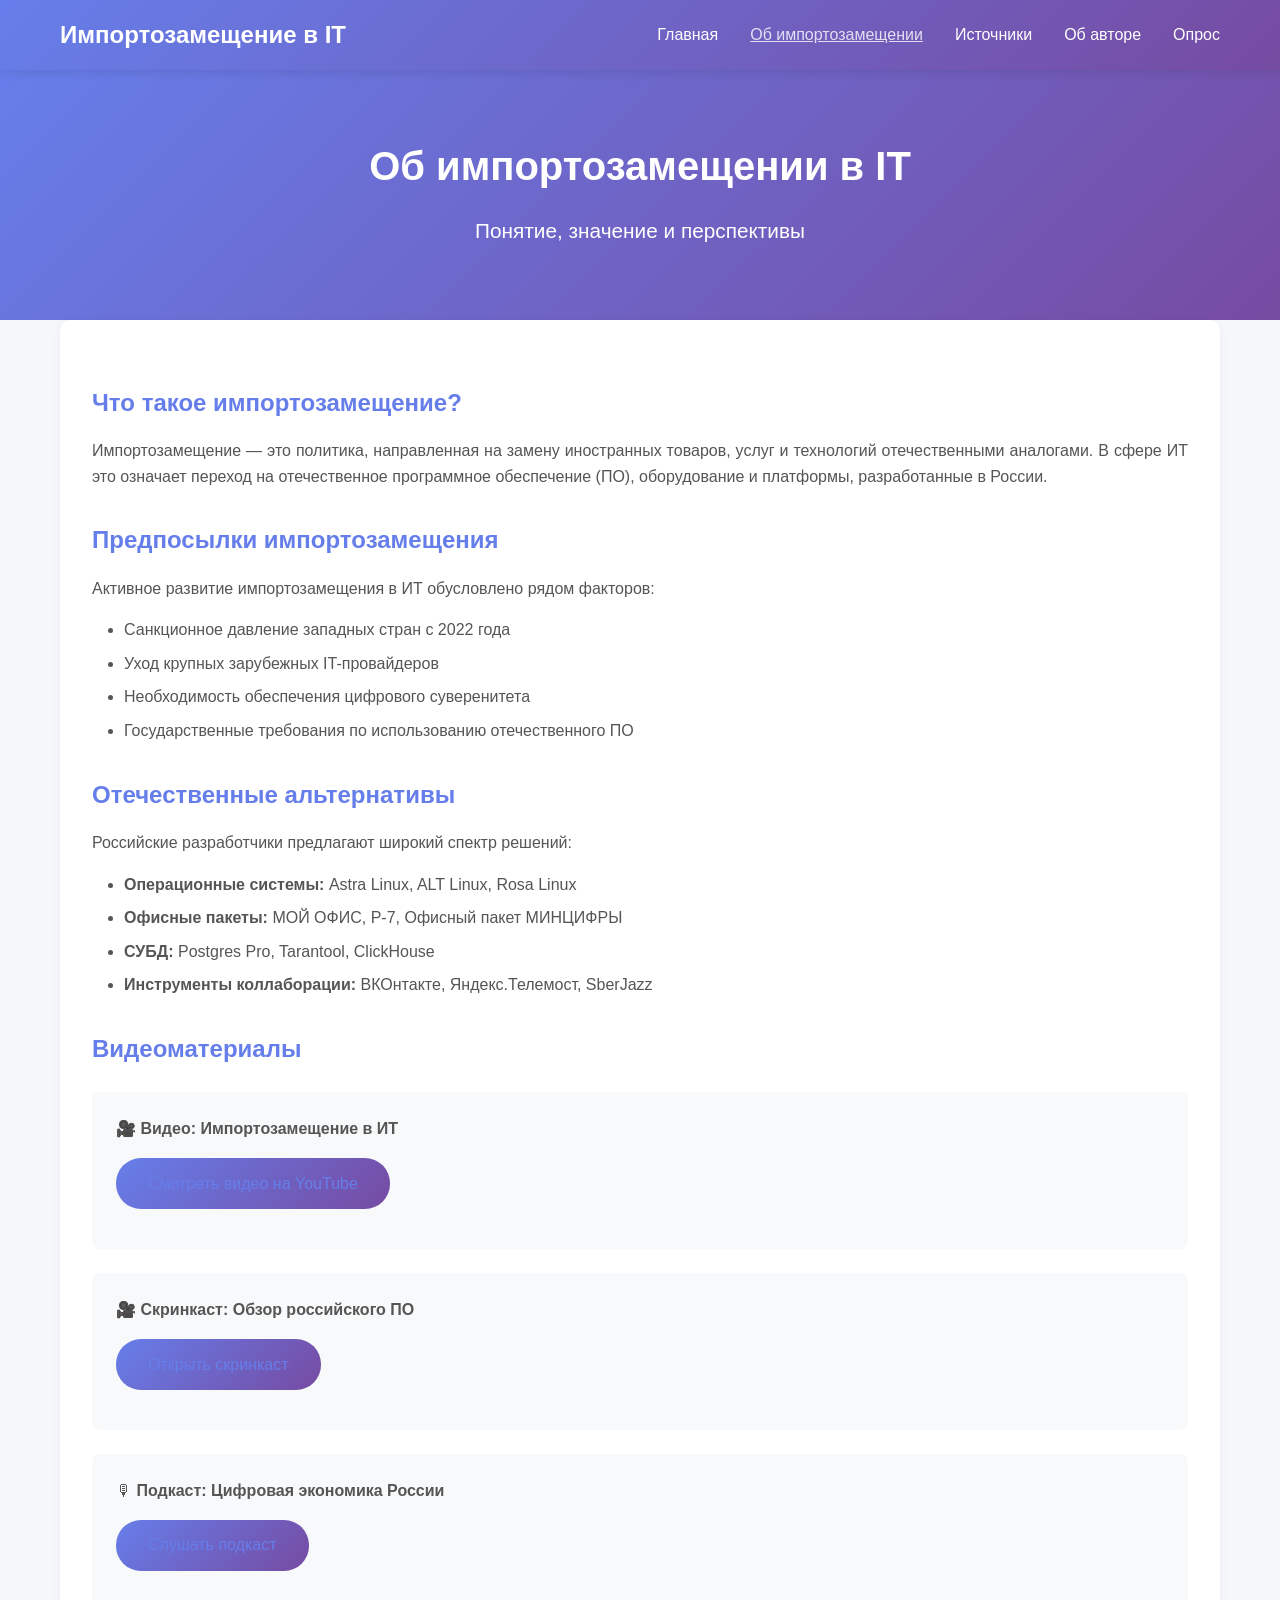
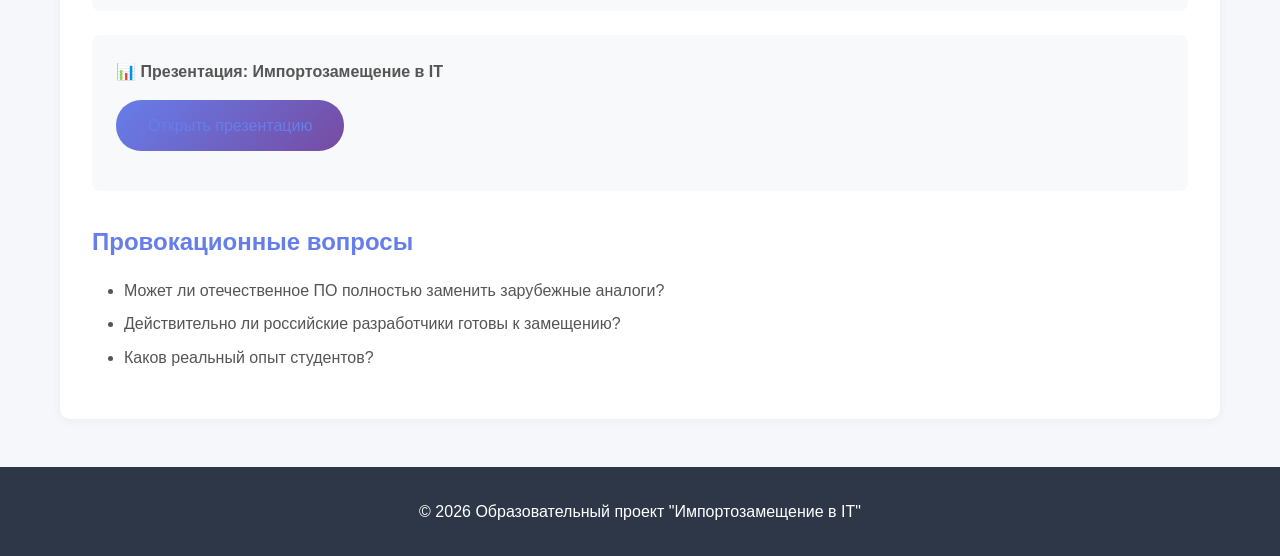
==== content.html @ 006d0e6c "Create content.html" ====
<!DOCTYPE html>
<html lang="ru">
<head>
    <meta charset="UTF-8">
    <meta name="viewport" content="width=device-width, initial-scale=1.0">
    <title>Об импортозамещении - Импортозамещение в IT</title>
    <link rel="stylesheet" href="style.css">
</head>
<body>
    <nav class="navbar">
        <div class="container">
            <h1 class="logo">Импортозамещение в IT</h1>
            <ul class="nav-links">
                <li><a href="index.html">Главная</a></li>
                <li><a href="content.html" class="active">Об импортозамещении</a></li>
                <li><a href="sources.html">Источники</a></li>
                <li><a href="author.html">Об авторе</a></li>
                <li><a href="survey.html">Опрос</a></li>
            </ul>
        </div>
    </nav>

    <header class="hero">
        <div class="container">
            <h2>Об импортозамещении в IT</h2>
            <p class="subtitle">Понятие, значение и перспективы</p>
        </div>
    </header>

    <main class="container">
        <div class="content-page">
            <h3>Что такое импортозамещение?</h3>
            <p>Импортозамещение &mdash; это политика, направленная на замену иностранных товаров, услуг и технологий отечественными аналогами. В сфере ИТ это означает переход на отечественное программное обеспечение (ПО), оборудование и платформы, разработанные в России.</p>

            <h3>Предпосылки импортозамещения</h3>
            <p>Активное развитие импортозамещения в ИТ обусловлено рядом факторов:</p>
            <ul>
                <li>Санкционное давление западных стран с 2022 года</li>
                <li>Уход крупных зарубежных IT-провайдеров</li>
                <li>Необходимость обеспечения цифрового суверенитета</li>
                <li>Государственные требования по использованию отечественного ПО</li>
            </ul>

            <h3>Отечественные альтернативы</h3>
            <p>Российские разработчики предлагают широкий спектр решений:</p>
            <ul>
                <li><strong>Операционные системы:</strong> Astra Linux, ALT Linux, Rosa Linux</li>
                <li><strong>Офисные пакеты:</strong> МОЙ ОФИС, Р-7, Офисный пакет МИНЦИФРЫ</li>
                <li><strong>СУБД:</strong> Postgres Pro, Tarantool, ClickHouse</li>
                <li><strong>Инструменты коллаборации:</strong> ВКОнтакте, Яндекс.Телемост, SberJazz</li>
            </ul>

            <h3>Видеоматериалы</h3>
            <div class="media-section">
                <p>&#127909; <strong>Видео: Импортозамещение в ИТ</strong></p>
                <p><a href="https://www.youtube.com/watch?v=dQw4w9WgXcQ" target="_blank" class="btn">Смотреть видео на YouTube</a></p>
            </div>

            <div class="media-section">
                <p>&#127909; <strong>Скринкаст: Обзор российского ПО</strong></p>
                <p><a href="https://rutube.ru/" target="_blank" class="btn">Открыть скринкаст</a></p>
            </div>

            <div class="media-section">
                <p>&#127897; <strong>Подкаст: Цифровая экономика России</strong></p>
                <p><a href="https://music.yandex.ru/" target="_blank" class="btn">Слушать подкаст</a></p>
            </div>

            <div class="media-section">
                <p>&#128202; <strong>Презентация: Импортозамещение в IT</strong></p>
                <p><a href="https://docs.google.com/presentation" target="_blank" class="btn">Открыть презентацию</a></p>
            </div>

            <h3>Провокационные вопросы</h3>
            <ul>
                <li>Может ли отечественное ПО полностью заменить зарубежные аналоги?</li>
                <li>Действительно ли российские разработчики готовы к замещению?</li>
                <li>Каков реальный опыт студентов?</li>
            </ul>
        </div>
    </main>

    <footer>
        <div class="container">
            <p>&copy; 2026 Образовательный проект "Импортозамещение в IT"</p>
        </div>
    </footer>
</body>
</html>
---- style.css ----
* {
    margin: 0;
    padding: 0;
    box-sizing: border-box;
}

body {
    font-family: -apple-system, BlinkMacSystemFont, 'Segoe UI', Roboto, Oxygen, Ubuntu, Cantarell, sans-serif;
    line-height: 1.6;
    color: #333;
    background-color: #f5f7fa;
}

.container {
    max-width: 1200px;
    margin: 0 auto;
    padding: 0 20px;
}

/* Навигация */
.navbar {
    background: linear-gradient(135deg, #667eea 0%, #764ba2 100%);
    padding: 1rem 0;
    box-shadow: 0 2px 10px rgba(0,0,0,0.1);
    position: sticky;
    top: 0;
    z-index: 1000;
}

.navbar .container {
    display: flex;
    justify-content: space-between;
    align-items: center;
}

.logo {
    color: white;
    font-size: 1.5rem;
    font-weight: 700;
}

.nav-links {
    display: flex;
    list-style: none;
    gap: 2rem;
}

.nav-links a {
    color: white;
    text-decoration: none;
    font-weight: 500;
    transition: opacity 0.3s;
}

.nav-links a:hover,
.nav-links a.active {
    opacity: 0.8;
    text-decoration: underline;
}

/* Герой секция */
.hero {
    background: linear-gradient(135deg, #667eea 0%, #764ba2 100%);
    color: white;
    padding: 4rem 0;
    text-align: center;
}

.hero h2 {
    font-size: 2.5rem;
    margin-bottom: 1rem;
}

.subtitle {
    font-size: 1.3rem;
    margin-bottom: 0.5rem;
}

.note {
    font-size: 0.9rem;
    opacity: 0.9;
    font-style: italic;
}

/* Основной контент */
main {
    padding: 3rem 0;
}

.intro-section {
    background: white;
    padding: 2rem;
    border-radius: 10px;
    margin-bottom: 2rem;
    box-shadow: 0 2px 10px rgba(0,0,0,0.05);
}

.intro-section h3 {
    color: #667eea;
    margin-bottom: 1rem;
    font-size: 1.8rem;
}

.feature-list {
    margin-left: 2rem;
    margin-top: 1rem;
}

.feature-list li {
    margin-bottom: 0.5rem;
    color: #555;
}

/* Карточки */
.content-cards {
    display: grid;
    grid-template-columns: repeat(auto-fit, minmax(300px, 1fr));
    gap: 2rem;
    margin-top: 2rem;
}

.card {
    background: white;
    padding: 2rem;
    border-radius: 10px;
    box-shadow: 0 2px 10px rgba(0,0,0,0.05);
    transition: transform 0.3s, box-shadow 0.3s;
}

.card:hover {
    transform: translateY(-5px);
    box-shadow: 0 5px 20px rgba(0,0,0,0.1);
}

.card h4 {
    color: #667eea;
    margin-bottom: 1rem;
    font-size: 1.3rem;
}

.card p {
    color: #666;
    margin-bottom: 1.5rem;
}

.btn {
    display: inline-block;
    background: linear-gradient(135deg, #667eea 0%, #764ba2 100%);
    color: white;
    padding: 0.8rem 2rem;
    border-radius: 25px;
    text-decoration: none;
    transition: opacity 0.3s;
    font-weight: 500;
}

.btn:hover {
    opacity: 0.9;
}

/* Футер */
footer {
    background: #2d3748;
    color: white;
    padding: 2rem 0;
    text-align: center;
    margin-top: 3rem;
}

/* Контентная страница */
.content-page {
    background: white;
    padding: 2rem;
    border-radius: 10px;
    margin-bottom: 2rem;
    box-shadow: 0 2px 10px rgba(0,0,0,0.05);
}

.content-page h3 {
    color: #667eea;
    margin: 2rem 0 1rem;
    font-size: 1.5rem;
}

.content-page p {
    margin-bottom: 1rem;
    text-align: justify;
    color: #555;
}

.content-page ul {
    margin-left: 2rem;
    margin-bottom: 1rem;
}

.content-page li {
    margin-bottom: 0.5rem;
    color: #555;
}

/* Медиа */
.media-section {
    background: #f8f9fa;
    padding: 1.5rem;
    border-radius: 8px;
    margin: 1.5rem 0;
}

.media-section a {
    color: #667eea;
    font-weight: 500;
}

/* Источники */
.sources-list {
    list-style: none;
    margin-left: 0;
}

.sources-list li {
    background: #f8f9fa;
    padding: 1rem;
    margin-bottom: 1rem;
    border-radius: 5px;
    border-left: 4px solid #667eea;
}

/* Об авторе */
.author-card {
    display: flex;
    gap: 2rem;
    align-items: center;
    background: white;
    padding: 2rem;
    border-radius: 10px;
    box-shadow: 0 2px 10px rgba(0,0,0,0.05);
}

.author-logo {
    width: 150px;
    height: 150px;
    object-fit: contain;
}

.author-info h3 {
    color: #667eea;
    margin-bottom: 1rem;
}

.author-info p {
    color: #666;
    margin-bottom: 0.5rem;
}

/* Форма опроса */
.survey-container {
    background: white;
    padding: 2rem;
    border-radius: 10px;
    box-shadow: 0 2px 10px rgba(0,0,0,0.05);
    text-align: center;
}

.survey-container iframe {
    width: 100%;
    min-height: 800px;
    border: none;
    border-radius: 8px;
}

/* Адаптив */
@media (max-width: 768px) {
    .nav-links {
        flex-direction: column;
        gap: 1rem;
    }
    
    .hero h2 {
        font-size: 1.8rem;
    }
    
    .author-card {
        flex-direction: column;
        text-align: center;
    }
}
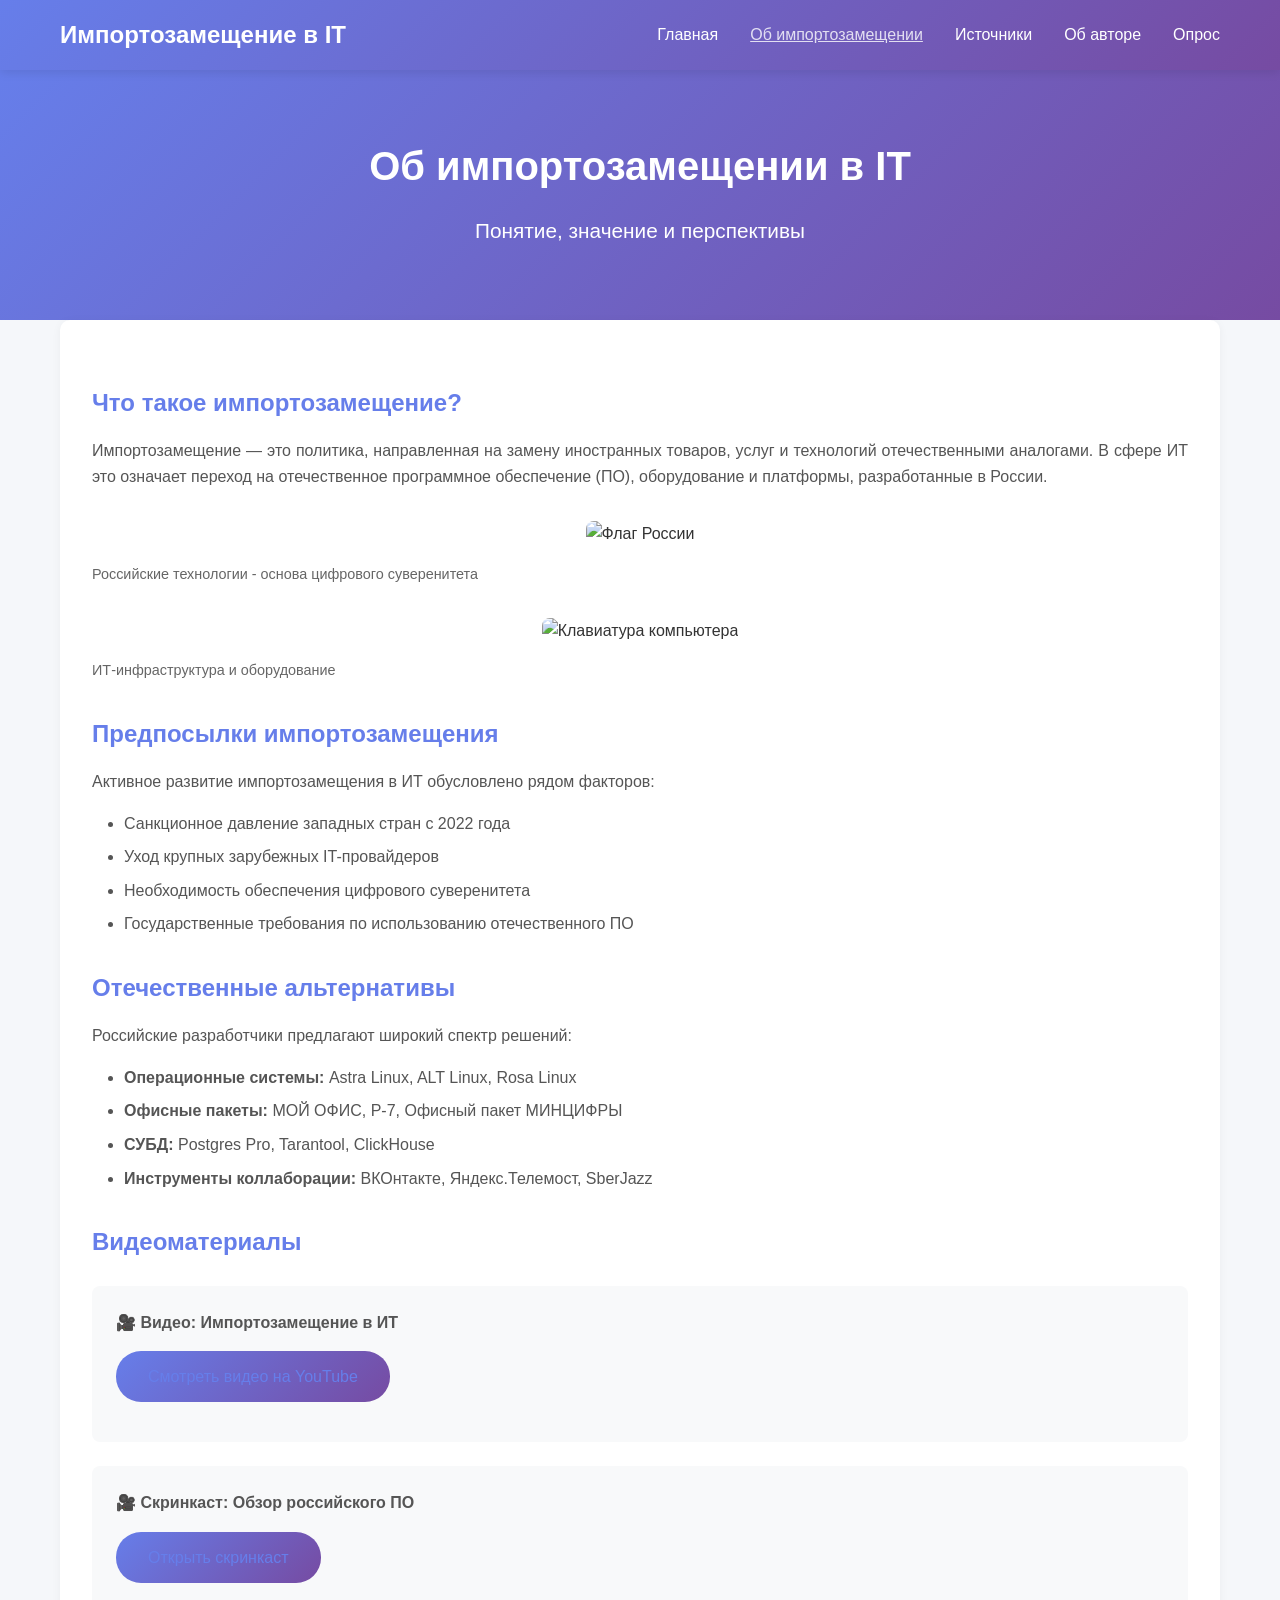
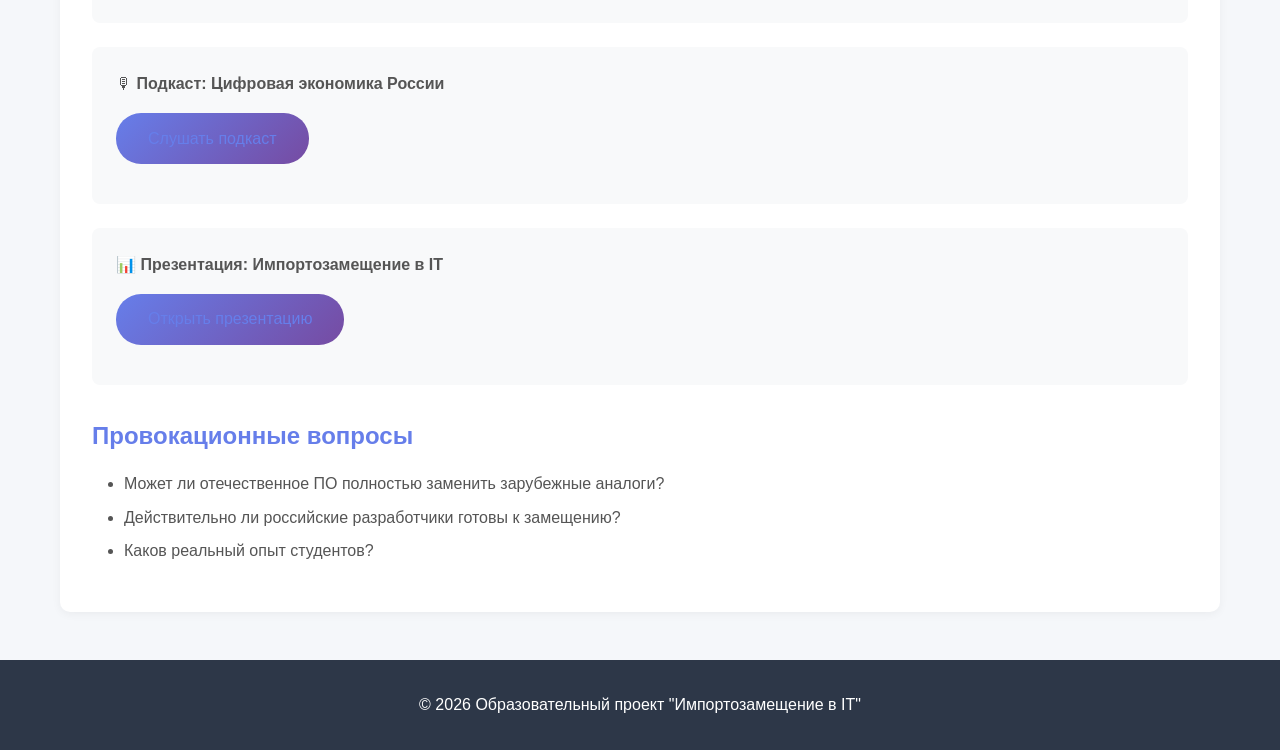
==== commit 4c2fe832: "Update content.html" ====
--- a/content.html
+++ b/content.html
@@ -32,6 +32,16 @@
             <h3>Что такое импортозамещение?</h3>
             <p>Импортозамещение &mdash; это политика, направленная на замену иностранных товаров, услуг и технологий отечественными аналогами. В сфере ИТ это означает переход на отечественное программное обеспечение (ПО), оборудование и платформы, разработанные в России.</p>
 
+
+        <div class="image-section" style="text-align:center;margin:2rem 0;">
+            <img src="https://upload.wikimedia.org/wikipedia/commons/thumb/d/d9/Flag_of_Russia.svg/320px-Flag_of_Russia.svg.png" alt="Флаг России" style="max-width:600px;width:100%;border-radius:8px;margin-bottom:1rem;">
+            <p style="color:#666;font-size:0.9rem;">Российские технологии - основа цифрового суверенитета</p>
+        </div>
+
+        <div class="image-section" style="text-align:center;margin:2rem 0;">
+            <img src="https://upload.wikimedia.org/wikipedia/commons/thumb/5/51/Computer_keyboard.jpg/640px-Computer_keyboard.jpg" alt="Клавиатура компьютера" style="max-width:600px;width:100%;border-radius:8px;margin-bottom:1rem;">
+            <p style="color:#666;font-size:0.9rem;">ИТ-инфраструктура и оборудование</p>
+        </div>
             <h3>Предпосылки импортозамещения</h3>
             <p>Активное развитие импортозамещения в ИТ обусловлено рядом факторов:</p>
             <ul>
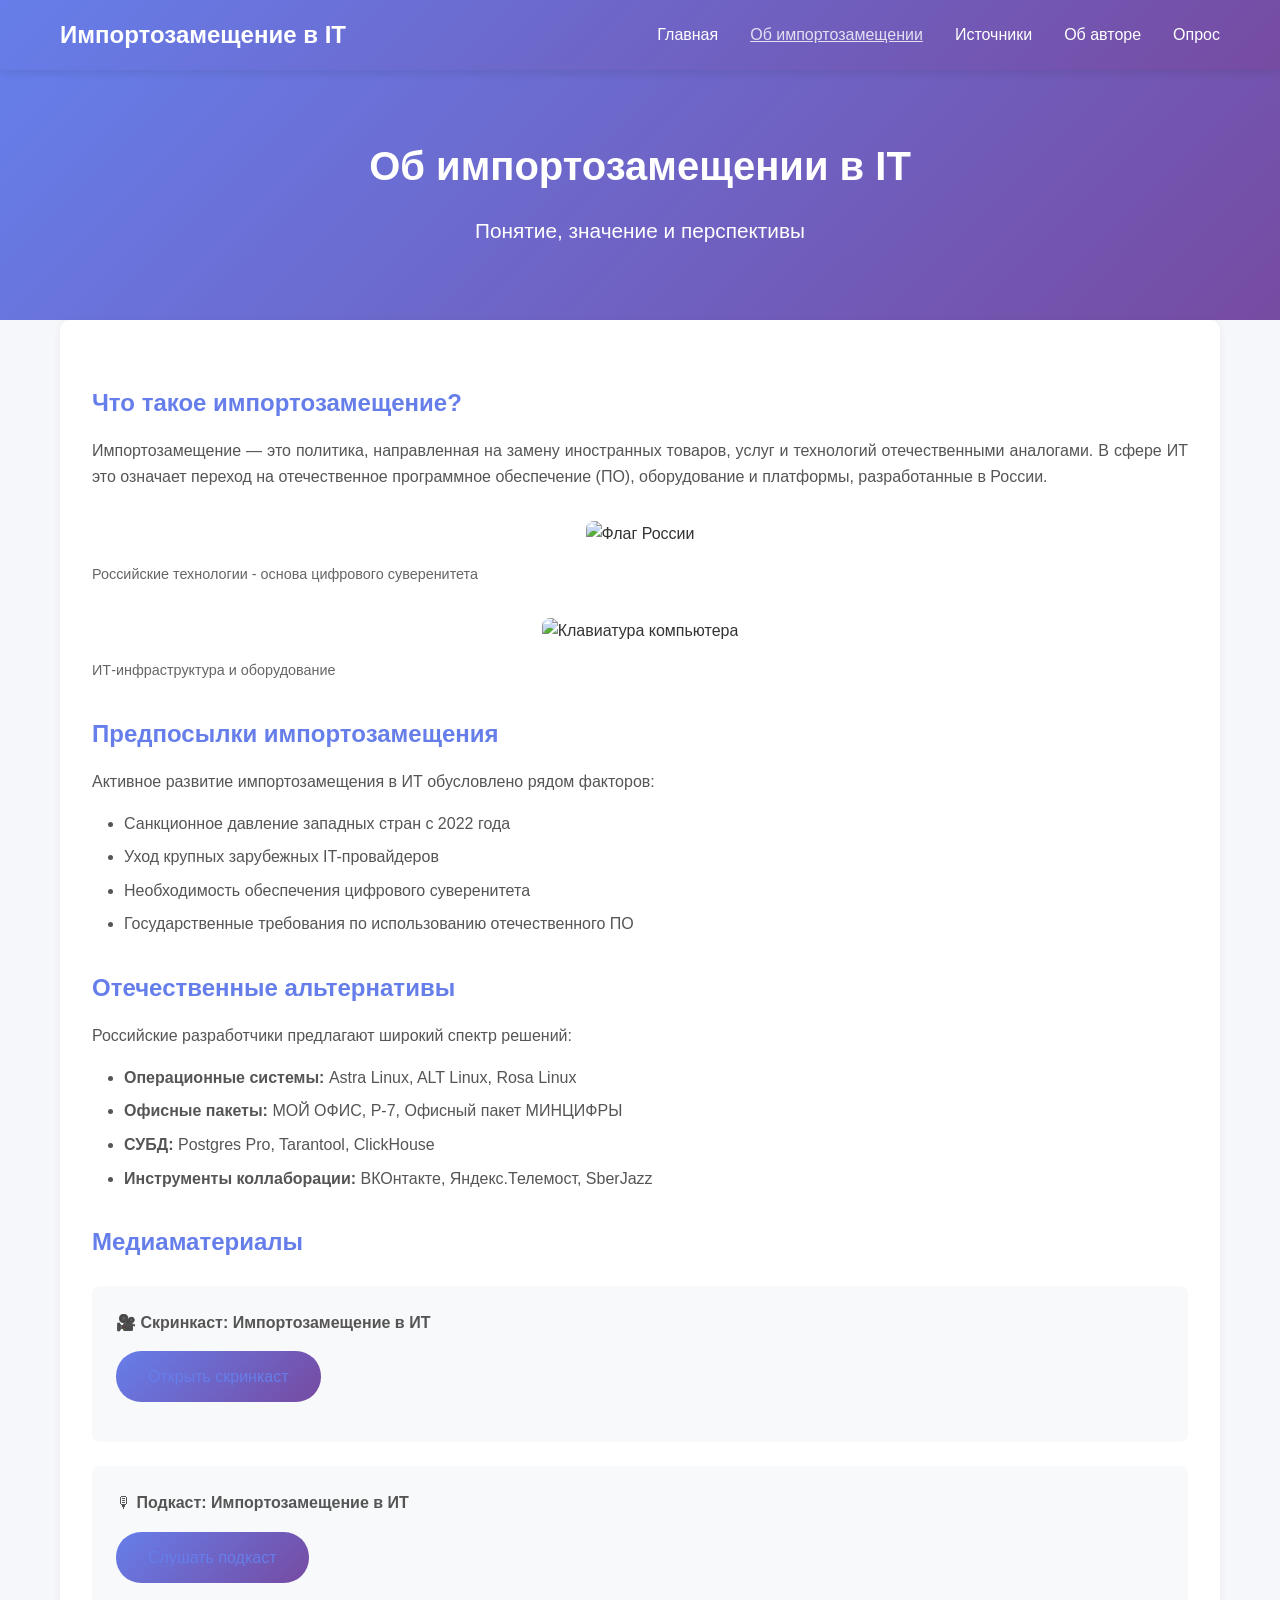
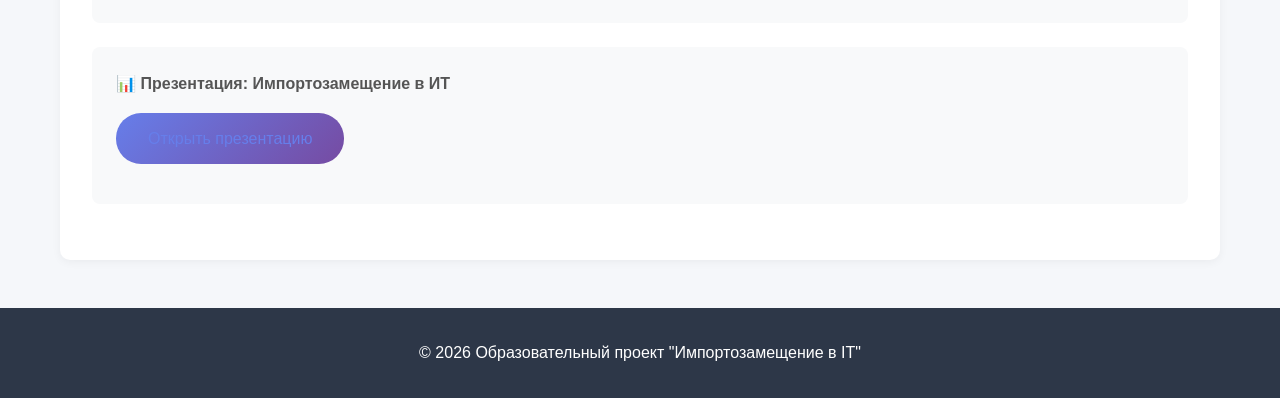
==== commit 8d63fd3f: "Update content.html" ====
--- a/content.html
+++ b/content.html
@@ -60,33 +60,21 @@
                 <li><strong>Инструменты коллаборации:</strong> ВКОнтакте, Яндекс.Телемост, SberJazz</li>
             </ul>
 
-            <h3>Видеоматериалы</h3>
+            <h3>Медиаматериалы</h3>
             <div class="media-section">
-                <p>&#127909; <strong>Видео: Импортозамещение в ИТ</strong></p>
-                <p><a href="https://www.youtube.com/watch?v=dQw4w9WgXcQ" target="_blank" class="btn">Смотреть видео на YouTube</a></p>
+                <p>&#127909; <strong>Скринкаст: Импортозамещение в ИТ</strong></p>
+                <p><a href="https://disk.yandex.ru/i/8UCecfXmS_-TYA" target="_blank" class="btn">Открыть скринкаст</a></p>
             </div>
 
             <div class="media-section">
-                <p>&#127909; <strong>Скринкаст: Обзор российского ПО</strong></p>
-                <p><a href="https://rutube.ru/" target="_blank" class="btn">Открыть скринкаст</a></p>
+                <p>&#127897; <strong>Подкаст: Импортозамещение в ИТ</strong></p>
+                <p><a href="https://disk.yandex.ru/d/RD3xbQNqZZeRAg" target="_blank" class="btn">Слушать подкаст</a></p>
             </div>
 
             <div class="media-section">
-                <p>&#127897; <strong>Подкаст: Цифровая экономика России</strong></p>
-                <p><a href="https://music.yandex.ru/" target="_blank" class="btn">Слушать подкаст</a></p>
+                <p>&#128202; <strong>Презентация: Импортозамещение в ИТ</strong></p>
+                <p><a href="https://disk.yandex.ru/i/Gnpu6APc5VAoFg" target="_blank" class="btn">Открыть презентацию</a></p>
             </div>
-
-            <div class="media-section">
-                <p>&#128202; <strong>Презентация: Импортозамещение в IT</strong></p>
-                <p><a href="https://docs.google.com/presentation" target="_blank" class="btn">Открыть презентацию</a></p>
-            </div>
-
-            <h3>Провокационные вопросы</h3>
-            <ul>
-                <li>Может ли отечественное ПО полностью заменить зарубежные аналоги?</li>
-                <li>Действительно ли российские разработчики готовы к замещению?</li>
-                <li>Каков реальный опыт студентов?</li>
-            </ul>
         </div>
     </main>
 
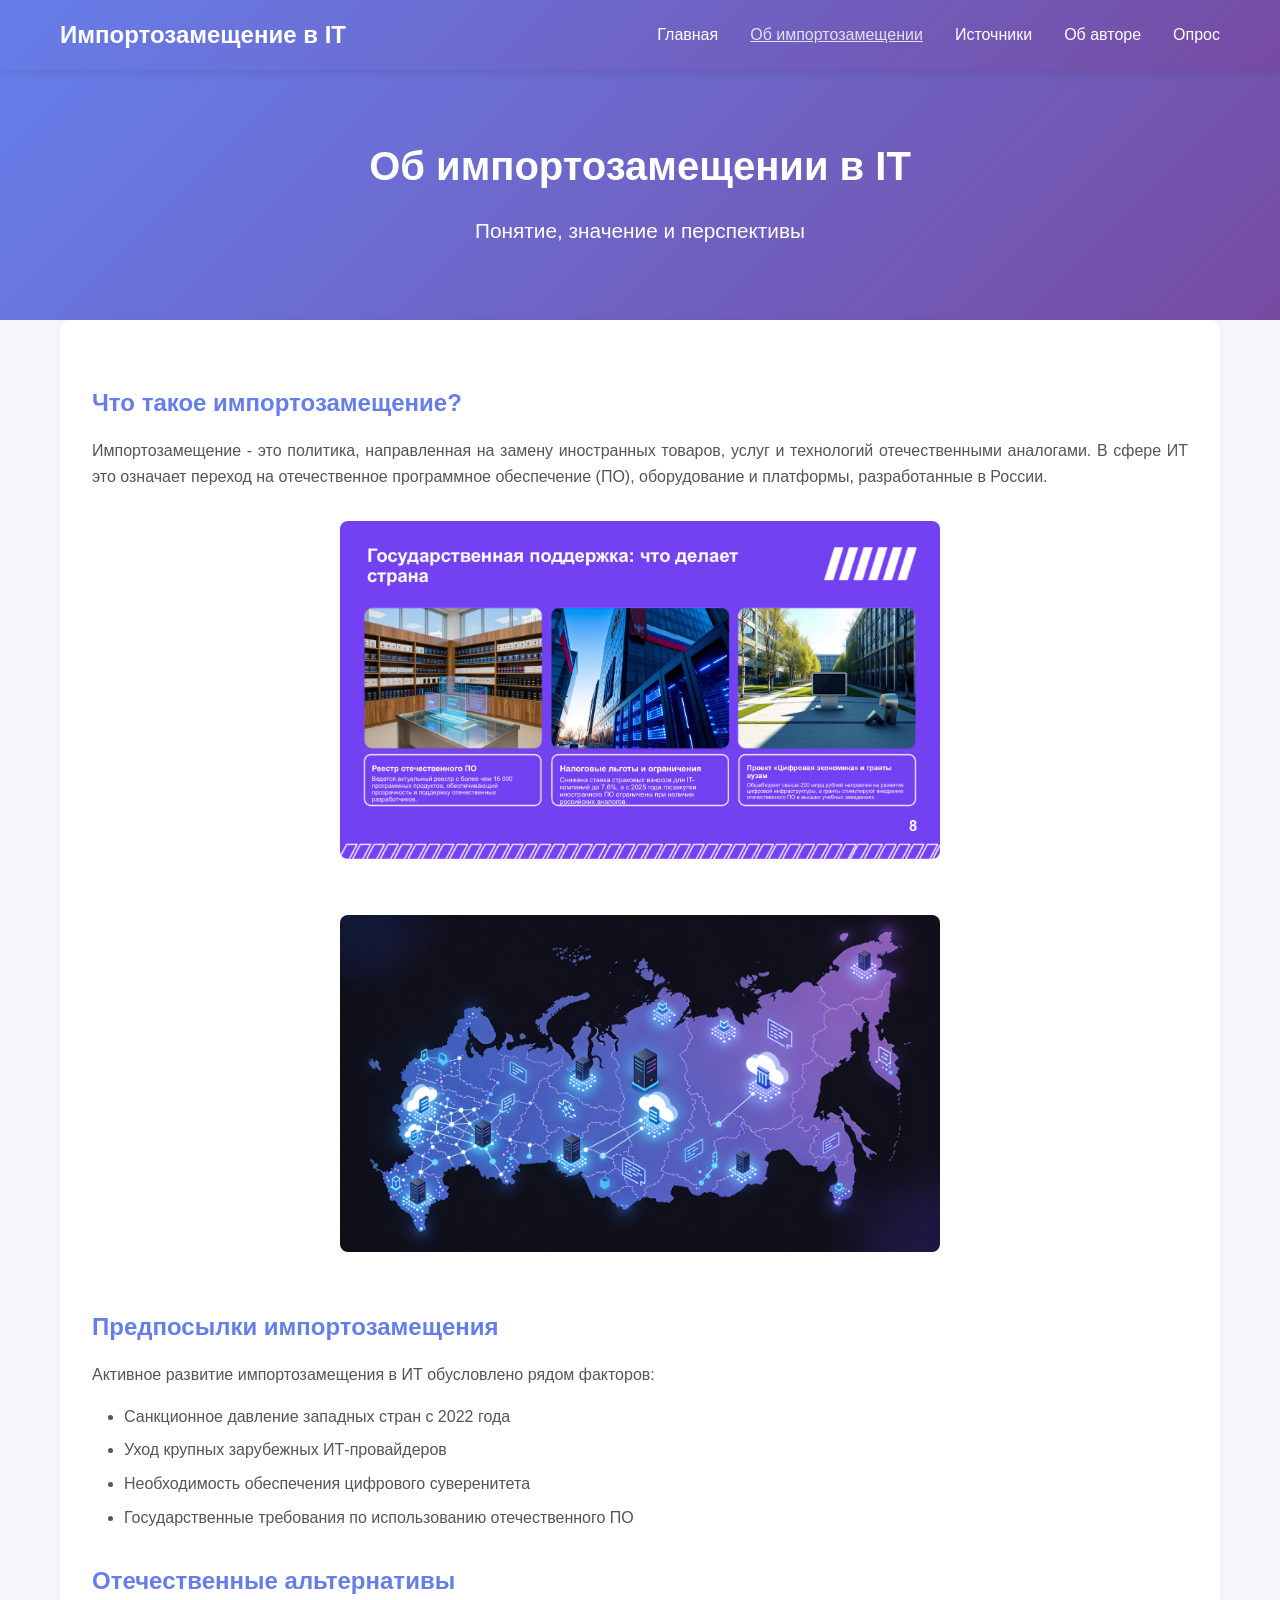
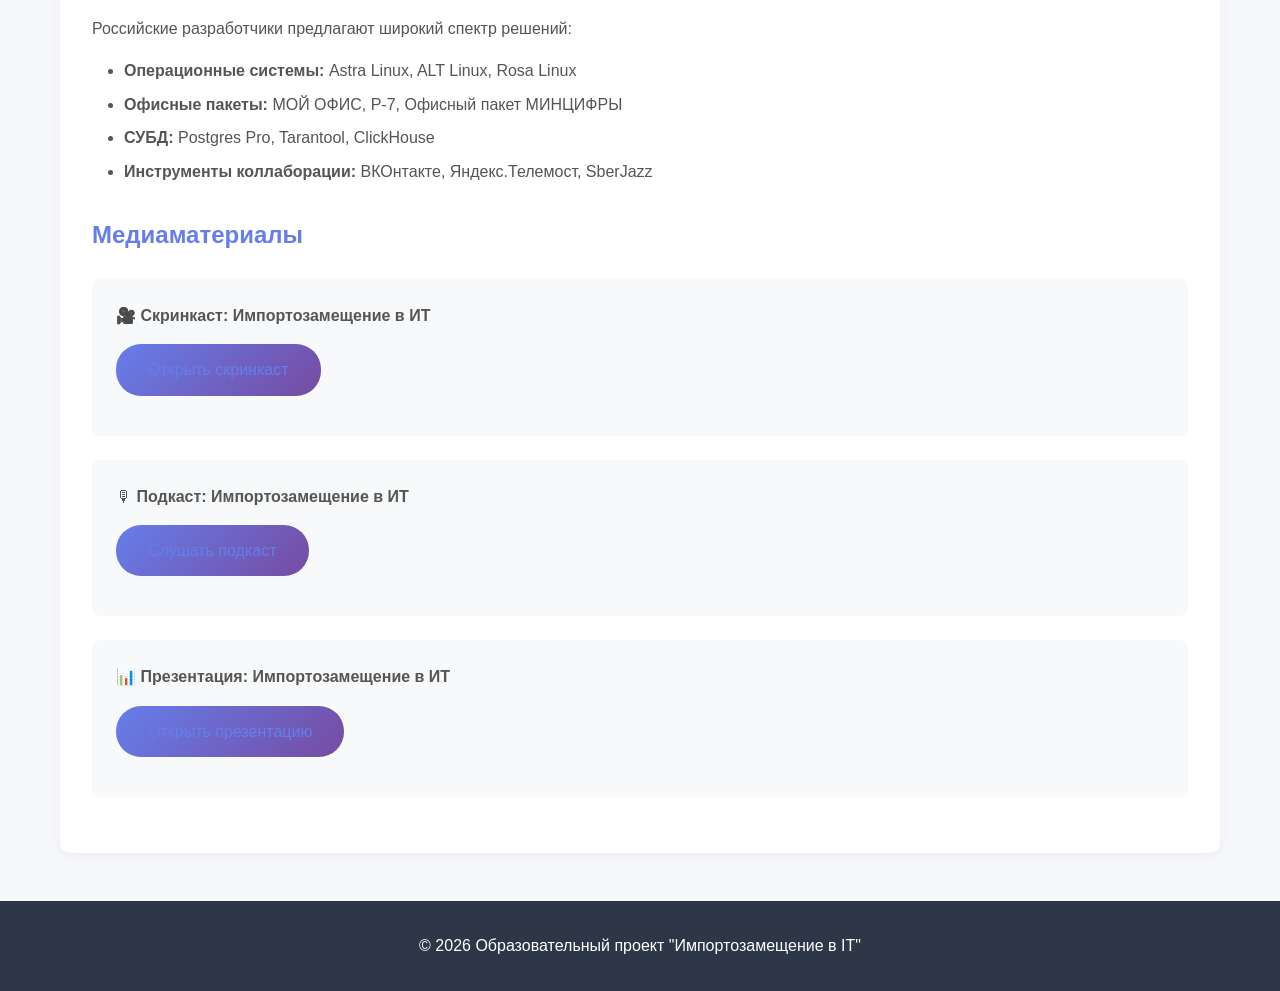
==== commit 7fe74312: "Update content.html" ====
--- a/content.html
+++ b/content.html
@@ -30,23 +30,21 @@
     <main class="container">
         <div class="content-page">
             <h3>Что такое импортозамещение?</h3>
-            <p>Импортозамещение &mdash; это политика, направленная на замену иностранных товаров, услуг и технологий отечественными аналогами. В сфере ИТ это означает переход на отечественное программное обеспечение (ПО), оборудование и платформы, разработанные в России.</p>
+            <p>Импортозамещение &dash; это политика, направленная на замену иностранных товаров, услуг и технологий отечественными аналогами. В сфере ИТ это означает переход на отечественное программное обеспечение (ПО), оборудование и платформы, разработанные в России.</p>
 
+            <div class="image-section" style="text-align:center;margin:2rem 0;">
+                <img src="images/1.png" alt="Флаг России" style="max-width:600px;width:100%;border-radius:8px;margin-bottom:1rem;">
+            </div>
 
-        <div class="image-section" style="text-align:center;margin:2rem 0;">
-            <img src="https://upload.wikimedia.org/wikipedia/commons/thumb/d/d9/Flag_of_Russia.svg/320px-Flag_of_Russia.svg.png" alt="Флаг России" style="max-width:600px;width:100%;border-radius:8px;margin-bottom:1rem;">
-            <p style="color:#666;font-size:0.9rem;">Российские технологии - основа цифрового суверенитета</p>
-        </div>
+            <div class="image-section" style="text-align:center;margin:2rem 0;">
+                <img src="images/2.png" alt="Клавиатура компьютера" style="max-width:600px;width:100%;border-radius:8px;margin-bottom:1rem;">
+            </div>
 
-        <div class="image-section" style="text-align:center;margin:2rem 0;">
-            <img src="https://upload.wikimedia.org/wikipedia/commons/thumb/5/51/Computer_keyboard.jpg/640px-Computer_keyboard.jpg" alt="Клавиатура компьютера" style="max-width:600px;width:100%;border-radius:8px;margin-bottom:1rem;">
-            <p style="color:#666;font-size:0.9rem;">ИТ-инфраструктура и оборудование</p>
-        </div>
             <h3>Предпосылки импортозамещения</h3>
             <p>Активное развитие импортозамещения в ИТ обусловлено рядом факторов:</p>
             <ul>
                 <li>Санкционное давление западных стран с 2022 года</li>
-                <li>Уход крупных зарубежных IT-провайдеров</li>
+                <li>Уход крупных зарубежных ИТ-провайдеров</li>
                 <li>Необходимость обеспечения цифрового суверенитета</li>
                 <li>Государственные требования по использованию отечественного ПО</li>
             </ul>
@@ -65,12 +63,10 @@
                 <p>&#127909; <strong>Скринкаст: Импортозамещение в ИТ</strong></p>
                 <p><a href="https://disk.yandex.ru/i/8UCecfXmS_-TYA" target="_blank" class="btn">Открыть скринкаст</a></p>
             </div>
-
             <div class="media-section">
                 <p>&#127897; <strong>Подкаст: Импортозамещение в ИТ</strong></p>
                 <p><a href="https://disk.yandex.ru/d/RD3xbQNqZZeRAg" target="_blank" class="btn">Слушать подкаст</a></p>
             </div>
-
             <div class="media-section">
                 <p>&#128202; <strong>Презентация: Импортозамещение в ИТ</strong></p>
                 <p><a href="https://disk.yandex.ru/i/Gnpu6APc5VAoFg" target="_blank" class="btn">Открыть презентацию</a></p>
